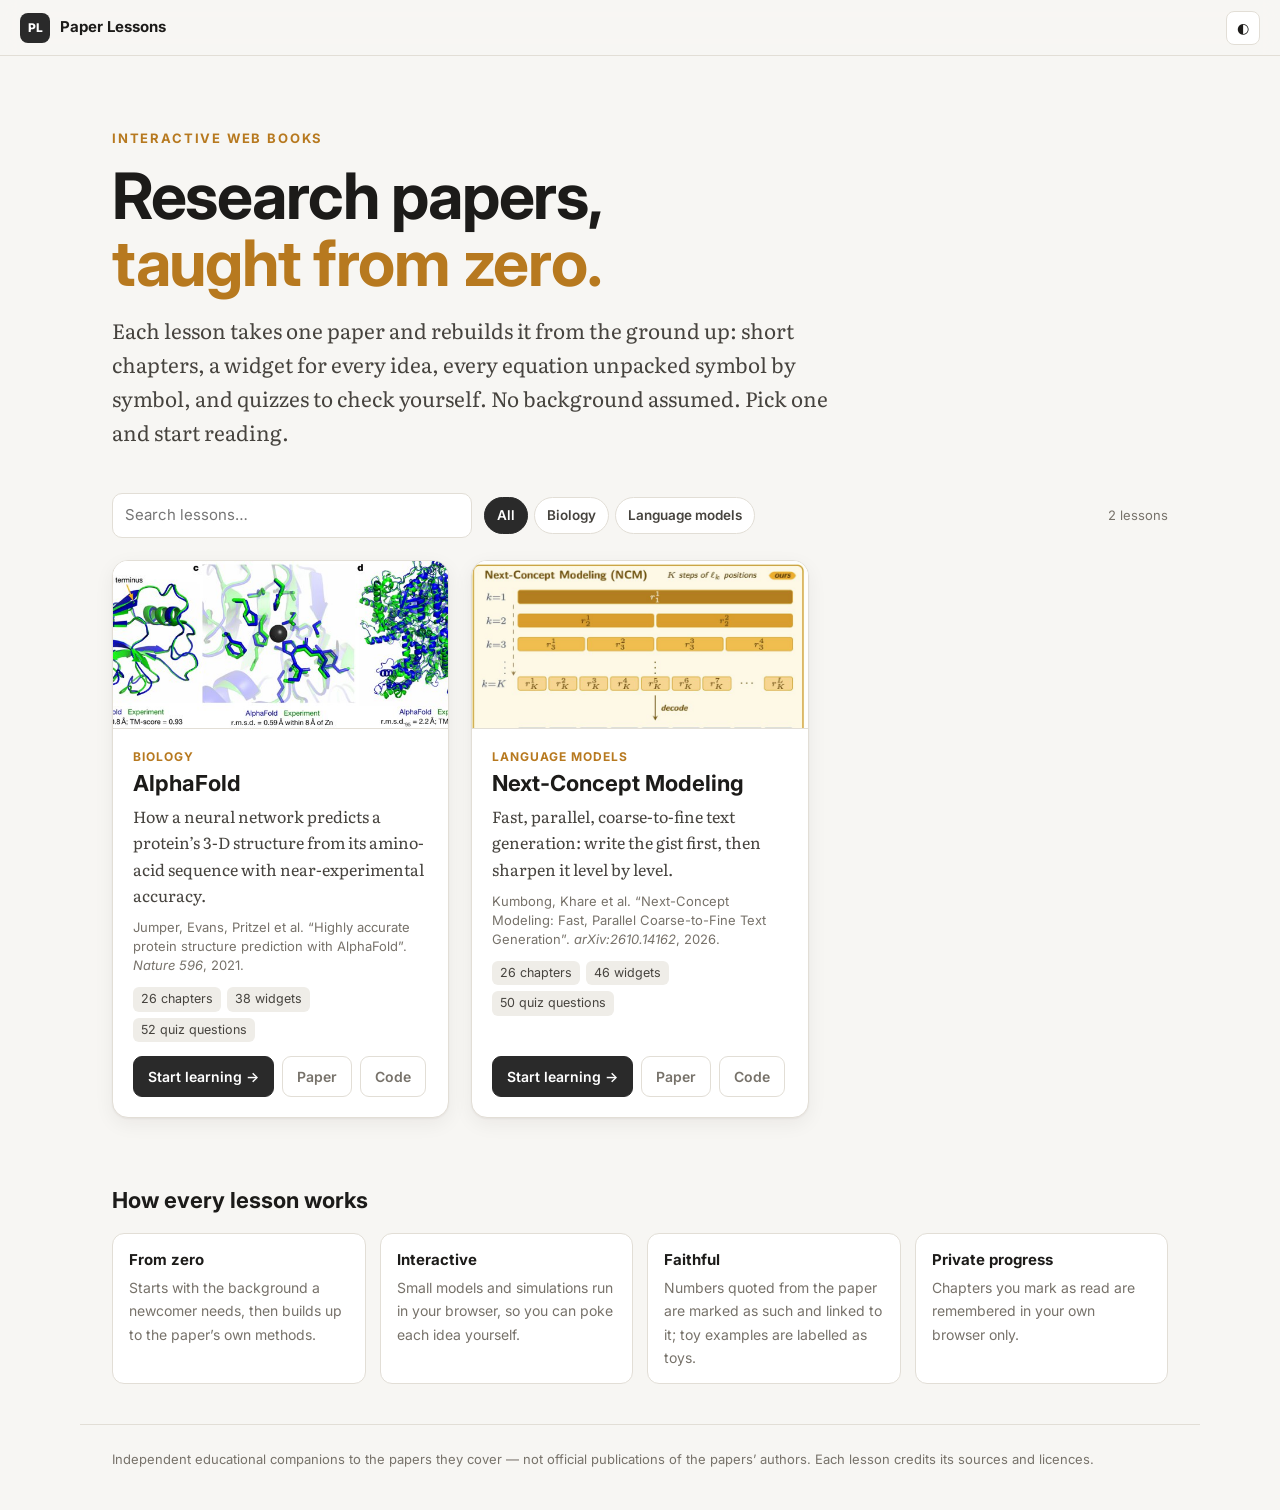
==== index.html @ f97fc9f3 "Add home page and AlphaFold lesson; move NCM book into its own folder - index.html + home/: a catalo" ====
<!doctype html>
<html lang="en">
<head>
<meta charset="utf-8">
<meta name="viewport" content="width=device-width, initial-scale=1">
<title>Paper Lessons</title>
<meta name="description" content="Interactive web books that teach research papers from zero — every idea with a widget, every equation unpacked.">
<link rel="icon" href="data:image/svg+xml,%3Csvg xmlns='http://www.w3.org/2000/svg' viewBox='0 0 32 32'%3E%3Crect width='32' height='32' rx='8' fill='%23222'/%3E%3Cpath d='M9 8h10l4 4v12H9z' fill='none' stroke='white' stroke-width='2.2' stroke-linejoin='round'/%3E%3Cpath d='M12 16h8M12 20h6' stroke='white' stroke-width='2' stroke-linecap='round'/%3E%3C/svg%3E">
<link rel="preconnect" href="https://fonts.googleapis.com">
<link rel="preconnect" href="https://fonts.gstatic.com" crossorigin>
<link href="https://fonts.googleapis.com/css2?family=Inter:wght@400;500;600;700;800&family=Literata:ital,opsz,wght@0,7..72,400;0,7..72,600;1,7..72,400&display=swap" rel="stylesheet">
<link rel="stylesheet" href="home/home.css">
</head>
<body>
<header class="top">
  <a class="brand" href="./"><span class="mark">PL</span>Paper Lessons</a>
  <button class="icon-btn" id="themeBtn" aria-label="Toggle dark mode" title="Light / dark">◐</button>
</header>

<main>
  <section class="hero">
    <div class="eyebrow">Interactive web books</div>
    <h1>Research papers,<br><em>taught from zero.</em></h1>
    <p class="sub">Each lesson takes one paper and rebuilds it from the ground up: short chapters, a widget for every idea, every equation unpacked symbol by symbol, and quizzes to check yourself. No background assumed. Pick one and start reading.</p>
  </section>

  <section class="catalogue" aria-label="Lessons">
    <div class="filters">
      <input type="search" id="q" placeholder="Search lessons…" aria-label="Search lessons">
      <div class="chips" id="chips" role="group" aria-label="Filter by field"></div>
      <span class="count" id="count"></span>
    </div>
    <div class="grid" id="grid"></div>
    <p class="empty" id="empty" hidden>No lesson matches that search.</p>
  </section>

  <section class="how">
    <h2>How every lesson works</h2>
    <div class="how-grid">
      <div><b>From zero</b><span>Starts with the background a newcomer needs, then builds up to the paper’s own methods.</span></div>
      <div><b>Interactive</b><span>Small models and simulations run in your browser, so you can poke each idea yourself.</span></div>
      <div><b>Faithful</b><span>Numbers quoted from the paper are marked as such and linked to it; toy examples are labelled as toys.</span></div>
      <div><b>Private progress</b><span>Chapters you mark as read are remembered in your own browser only.</span></div>
    </div>
  </section>
</main>

<footer class="foot">Independent educational companions to the papers they cover — not official publications of the papers’ authors. Each lesson credits its sources and licences.</footer>

<script src="home/lessons.js"></script>
<script>
(function () {
  'use strict';
  var store = {
    get: function (k, d) { try { var v = localStorage.getItem(k); return v == null ? d : JSON.parse(v); } catch (e) { return d; } },
    set: function (k, v) { try { localStorage.setItem(k, JSON.stringify(v)); } catch (e) {} }
  };
  // theme (shared key so the choice carries across visits of the home page)
  var saved = store.get('home:theme', null);
  if (saved) document.documentElement.setAttribute('data-theme', saved);
  document.getElementById('themeBtn').addEventListener('click', function () {
    var cur = document.documentElement.getAttribute('data-theme') || (matchMedia('(prefers-color-scheme: dark)').matches ? 'dark' : 'light');
    var nx = cur === 'dark' ? 'light' : 'dark';
    document.documentElement.setAttribute('data-theme', nx); store.set('home:theme', nx);
  });

  var lessons = (window.LESSONS || []).slice().sort(function (a, b) { return a.added < b.added ? 1 : -1; });
  var field = 'All', query = '';
  var grid = document.getElementById('grid'), chips = document.getElementById('chips');

  function esc(s) { return String(s).replace(/[&<>"]/g, function (c) { return { '&': '&amp;', '<': '&lt;', '>': '&gt;', '"': '&quot;' }[c]; }); }
  function progress(l) {
    var done = store.get(l.store + 'done', {}), n = 0;
    for (var k in done) if (done[k]) n++;
    return { read: Math.min(n, l.stats.chapters), last: store.get(l.store + 'last', null) };
  }
  ['All'].concat(lessons.map(function (l) { return l.field; }).filter(function (f, i, a) { return a.indexOf(f) === i; })).forEach(function (f) {
    var b = document.createElement('button'); b.className = 'chip' + (f === field ? ' on' : ''); b.textContent = f;
    b.addEventListener('click', function () { field = f; chips.querySelectorAll('.chip').forEach(function (c) { c.classList.toggle('on', c.textContent === f); }); draw(); });
    chips.appendChild(b);
  });
  document.getElementById('q').addEventListener('input', function (e) { query = e.target.value.trim().toLowerCase(); draw(); });

  function draw() {
    var shown = lessons.filter(function (l) {
      if (field !== 'All' && l.field !== field) return false;
      if (!query) return true;
      return [l.title, l.subtitle, l.field, l.paper.authors, l.paper.title, l.paper.venue, l.paper.year].join(' ').toLowerCase().indexOf(query) >= 0;
    });
    grid.innerHTML = shown.map(function (l) {
      var p = progress(l), pct = Math.round(100 * p.read / l.stats.chapters);
      var start = l.id + '/', resume = p.last ? l.id + '/#' + encodeURIComponent(p.last) : null;
      return '<article class="card">' +
        '<a class="cover" href="' + start + '" tabindex="-1" aria-hidden="true"><img src="' + esc(l.cover) + '" alt="" loading="lazy"></a>' +
        '<div class="body">' +
          '<div class="tag">' + esc(l.field) + '</div>' +
          '<h3><a href="' + start + '">' + esc(l.title) + '</a></h3>' +
          '<p class="desc">' + esc(l.subtitle) + '</p>' +
          '<p class="cite">' + esc(l.paper.authors) + ' “' + esc(l.paper.title) + '”. <i>' + esc(l.paper.venue) + '</i>, ' + esc(l.paper.year) + '.</p>' +
          '<div class="stats"><span>' + l.stats.chapters + ' chapters</span><span>' + l.stats.widgets + ' widgets</span><span>' + l.stats.quizzes + ' quiz questions</span></div>' +
          (p.read ? '<div class="prog" title="' + p.read + ' of ' + l.stats.chapters + ' chapters read"><div style="width:' + pct + '%"></div></div><div class="prog-label">' + p.read + ' / ' + l.stats.chapters + ' chapters read</div>' : '') +
          '<div class="actions">' +
            (resume ? '<a class="btn primary" href="' + resume + '">Resume →</a><a class="btn" href="' + start + '">From the start</a>' : '<a class="btn primary" href="' + start + '">Start learning →</a>') +
            '<a class="btn ghost" href="' + esc(l.paper.url) + '">Paper</a>' +
            (l.code ? '<a class="btn ghost" href="' + esc(l.code) + '">Code</a>' : '') +
          '</div>' +
        '</div></article>';
    }).join('');
    document.getElementById('empty').hidden = shown.length > 0;
    document.getElementById('count').textContent = shown.length + (shown.length === 1 ? ' lesson' : ' lessons');
  }
  draw();
})();
</script>
</body>
</html>
---- home/home.css ----
/* Paper Lessons — home page */
:root {
  --bg: #f7f6f3; --bg-soft: #efede8; --panel: #ffffff; --ink: #1c1b19; --ink-soft: #46433e; --muted: #77726a;
  --line: #e2ded6; --accent: #2a2a2a; --accent-ink: #ffffff; --hl: #b7791f; --hl-soft: #f8edd9;
  --shadow: 0 1px 2px rgba(30, 25, 15, .05), 0 6px 20px rgba(30, 25, 15, .06);
  --font-body: "Literata", Georgia, serif; --font-ui: "Inter", system-ui, -apple-system, "Segoe UI", sans-serif;
}
:root[data-theme="dark"] {
  --bg: #121212; --bg-soft: #1b1b1a; --panel: #1f1f1e; --ink: #ecebe7; --ink-soft: #cbc8c1; --muted: #9a958c;
  --line: #34322e; --accent: #ecebe7; --accent-ink: #121212; --hl: #e0a43a; --hl-soft: #3a2e17;
  --shadow: 0 1px 2px rgba(0, 0, 0, .3), 0 6px 20px rgba(0, 0, 0, .3);
}
@media (prefers-color-scheme: dark) {
  :root:not([data-theme="light"]) {
    --bg: #121212; --bg-soft: #1b1b1a; --panel: #1f1f1e; --ink: #ecebe7; --ink-soft: #cbc8c1; --muted: #9a958c;
    --line: #34322e; --accent: #ecebe7; --accent-ink: #121212; --hl: #e0a43a; --hl-soft: #3a2e17;
    --shadow: 0 1px 2px rgba(0, 0, 0, .3), 0 6px 20px rgba(0, 0, 0, .3);
  }
}
* { box-sizing: border-box; }
body { margin: 0; background: var(--bg); color: var(--ink); font-family: var(--font-body); font-size: 18px; line-height: 1.65; -webkit-font-smoothing: antialiased; }
a { color: inherit; }
main { max-width: 1120px; margin: 0 auto; padding: 0 32px; }

.top { position: sticky; top: 0; z-index: 10; display: flex; align-items: center; justify-content: space-between; height: 56px; padding: 0 20px; background: color-mix(in srgb, var(--bg) 88%, transparent); backdrop-filter: blur(10px); border-bottom: 1px solid var(--line); font-family: var(--font-ui); }
.brand { display: flex; align-items: center; gap: 10px; font-weight: 700; font-size: 15px; text-decoration: none; }
.brand .mark { display: inline-grid; place-items: center; width: 30px; height: 30px; border-radius: 8px; background: var(--accent); color: var(--accent-ink); font-size: 12px; font-weight: 800; }
.icon-btn { font-family: var(--font-ui); border: 1px solid var(--line); background: var(--panel); color: var(--ink); border-radius: 8px; height: 34px; min-width: 34px; cursor: pointer; font-size: 14px; }
.icon-btn:hover { border-color: var(--ink-soft); }

.hero { padding: 72px 0 36px; }
.eyebrow { font-family: var(--font-ui); font-size: 13px; font-weight: 700; letter-spacing: .14em; text-transform: uppercase; color: var(--hl); }
.hero h1 { font-family: var(--font-ui); font-size: clamp(38px, 6vw, 64px); line-height: 1.05; letter-spacing: -.02em; margin: .2em 0 .25em; }
.hero h1 em { font-style: normal; color: var(--hl); }
.hero .sub { font-size: 1.15em; color: var(--ink-soft); max-width: 720px; margin: 0; }

.filters { display: flex; flex-wrap: wrap; align-items: center; gap: 12px; margin: 8px 0 22px; font-family: var(--font-ui); }
.filters input { flex: 1 1 240px; max-width: 360px; font: inherit; font-size: 15px; padding: 9px 12px; border-radius: 10px; border: 1px solid var(--line); background: var(--panel); color: var(--ink); }
.chips { display: flex; flex-wrap: wrap; gap: 6px; }
.chip { font: inherit; font-size: 13.5px; font-weight: 600; padding: 6px 12px; border-radius: 999px; border: 1px solid var(--line); background: var(--panel); color: var(--ink-soft); cursor: pointer; }
.chip.on { background: var(--accent); color: var(--accent-ink); border-color: var(--accent); }
.count { margin-left: auto; font-size: 13px; color: var(--muted); }

.grid { display: grid; grid-template-columns: repeat(auto-fill, minmax(min(100%, 330px), 1fr)); gap: 22px; }
.card { display: flex; flex-direction: column; background: var(--panel); border: 1px solid var(--line); border-radius: 16px; overflow: hidden; box-shadow: var(--shadow); transition: transform .15s, box-shadow .15s; }
.card:hover { transform: translateY(-2px); }
.cover { display: block; aspect-ratio: 16 / 8; background: #fff; border-bottom: 1px solid var(--line); overflow: hidden; }
.cover img { width: 100%; height: 100%; object-fit: cover; object-position: center top; display: block; }
.body { padding: 18px 20px 20px; display: flex; flex-direction: column; flex: 1; }
.tag { font-family: var(--font-ui); font-size: 12px; font-weight: 700; letter-spacing: .08em; text-transform: uppercase; color: var(--hl); }
.card h3 { font-family: var(--font-ui); font-size: 22px; line-height: 1.2; margin: 4px 0 6px; }
.card h3 a { text-decoration: none; }
.card h3 a:hover { text-decoration: underline; text-underline-offset: 3px; }
.desc { margin: 0 0 10px; color: var(--ink-soft); font-size: 16px; }
.cite { margin: 0 0 12px; font-family: var(--font-ui); font-size: 13px; color: var(--muted); line-height: 1.45; }
.stats { display: flex; flex-wrap: wrap; gap: 6px; font-family: var(--font-ui); font-size: 12.5px; color: var(--ink-soft); margin-bottom: 14px; }
.stats span { background: var(--bg-soft); border-radius: 6px; padding: 2px 8px; }
.prog { height: 6px; border-radius: 3px; background: var(--line); overflow: hidden; }
.prog div { height: 100%; background: var(--hl); }
.prog-label { font-family: var(--font-ui); font-size: 12px; color: var(--muted); margin: 4px 0 12px; }
.actions { display: flex; flex-wrap: wrap; gap: 8px; margin-top: auto; }
.btn { font-family: var(--font-ui); font-size: 14px; font-weight: 600; padding: 8px 14px; border-radius: 9px; border: 1px solid var(--line); background: var(--panel); text-decoration: none; }
.btn:hover { border-color: var(--ink-soft); }
.btn.primary { background: var(--accent); border-color: var(--accent); color: var(--accent-ink); }
.btn.ghost { color: var(--muted); }
.empty { font-family: var(--font-ui); color: var(--muted); }

.how { margin: 64px 0 40px; }
.how h2 { font-family: var(--font-ui); font-size: 22px; margin: 0 0 14px; }
.how-grid { display: grid; grid-template-columns: repeat(auto-fit, minmax(min(100%, 220px), 1fr)); gap: 14px; }
.how-grid div { background: var(--panel); border: 1px solid var(--line); border-radius: 12px; padding: 14px 16px; font-family: var(--font-ui); font-size: 14px; }
.how-grid b { display: block; font-size: 15px; margin-bottom: 4px; }
.how-grid span { color: var(--muted); }
.foot { max-width: 1120px; margin: 0 auto; padding: 24px 32px 40px; border-top: 1px solid var(--line); font-family: var(--font-ui); font-size: 13px; color: var(--muted); }

@media (max-width: 640px) {
  main { padding: 0 16px; }
  .hero { padding: 44px 0 24px; }
  .foot { padding: 20px 16px 32px; }
  .count { margin-left: 0; }
}
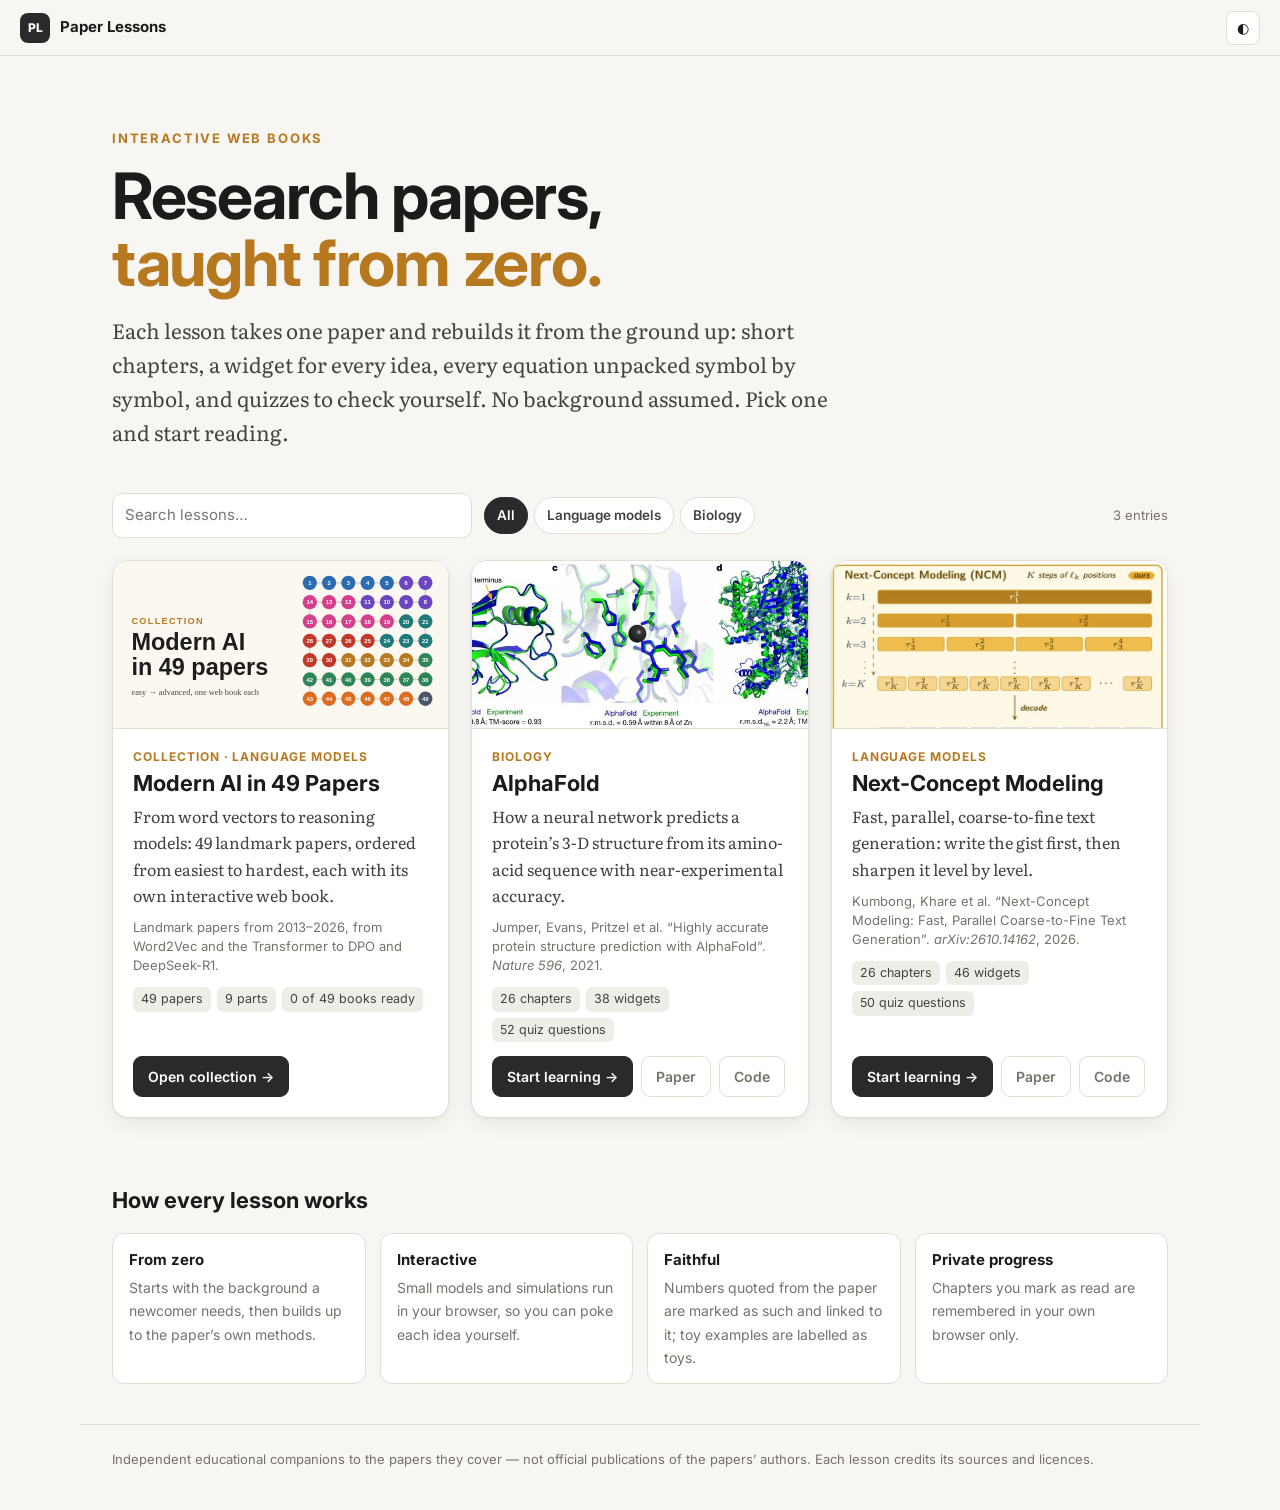
==== commit 331861d0: "Add "Modern AI in 49 Papers" collection infrastructure Collection page and catalogue (collection.js)" ====
--- a/index.html
+++ b/index.html
@@ -48,6 +48,7 @@
 <footer class="foot">Independent educational companions to the papers they cover — not official publications of the papers’ authors. Each lesson credits its sources and licences.</footer>
 
 <script src="home/lessons.js"></script>
+<script src="ai49_collection/collection.js"></script>
 <script>
 (function () {
   'use strict';
@@ -74,6 +75,18 @@
     for (var k in done) if (done[k]) n++;
     return { read: Math.min(n, l.stats.chapters), last: store.get(l.store + 'last', null) };
   }
+  // collections: counts and reading progress across their ready books
+  function collectionInfo(c) {
+    var data = window[c.data] || { lessons: [], parts: [] }, read = 0, total = 0, ready = 0;
+    data.lessons.forEach(function (b) {
+      if (b.status !== 'ready' || !b.stats) return;
+      ready++; total += b.stats.chapters;
+      var p = progress({ store: 'ai49:' + b.slug + ':', stats: b.stats }); read += p.read;
+    });
+    var years = data.lessons.map(function (b) { return b.paper.year; });
+    return { papers: data.lessons.length, parts: data.parts.length, ready: ready, read: read, total: total,
+             span: years.length ? Math.min.apply(null, years) + '–' + Math.max.apply(null, years) : '' };
+  }
   ['All'].concat(lessons.map(function (l) { return l.field; }).filter(function (f, i, a) { return a.indexOf(f) === i; })).forEach(function (f) {
     var b = document.createElement('button'); b.className = 'chip' + (f === field ? ' on' : ''); b.textContent = f;
     b.addEventListener('click', function () { field = f; chips.querySelectorAll('.chip').forEach(function (c) { c.classList.toggle('on', c.textContent === f); }); draw(); });
@@ -85,9 +98,13 @@
     var shown = lessons.filter(function (l) {
       if (field !== 'All' && l.field !== field) return false;
       if (!query) return true;
-      return [l.title, l.subtitle, l.field, l.paper.authors, l.paper.title, l.paper.venue, l.paper.year].join(' ').toLowerCase().indexOf(query) >= 0;
+      var text = l.type === 'collection'
+        ? [l.title, l.subtitle, l.field].concat(((window[l.data] || {}).lessons || []).map(function (b) { return b.title + ' ' + b.paper.title; }))
+        : [l.title, l.subtitle, l.field, l.paper.authors, l.paper.title, l.paper.venue, l.paper.year];
+      return text.join(' ').toLowerCase().indexOf(query) >= 0;
     });
     grid.innerHTML = shown.map(function (l) {
+      if (l.type === 'collection') return collectionCard(l);
       var p = progress(l), pct = Math.round(100 * p.read / l.stats.chapters);
       var start = l.id + '/', resume = p.last ? l.id + '/#' + encodeURIComponent(p.last) : null;
       return '<article class="card">' +
@@ -107,7 +124,21 @@
         '</div></article>';
     }).join('');
     document.getElementById('empty').hidden = shown.length > 0;
-    document.getElementById('count').textContent = shown.length + (shown.length === 1 ? ' lesson' : ' lessons');
+    document.getElementById('count').textContent = shown.length + (shown.length === 1 ? ' entry' : ' entries');
+  }
+  function collectionCard(l) {
+    var c = collectionInfo(l), start = l.id + '/';
+    return '<article class="card">' +
+      '<a class="cover" href="' + start + '" tabindex="-1" aria-hidden="true"><img src="' + esc(l.cover) + '" alt="" loading="lazy"></a>' +
+      '<div class="body">' +
+        '<div class="tag">Collection · ' + esc(l.field) + '</div>' +
+        '<h3><a href="' + start + '">' + esc(l.title) + '</a></h3>' +
+        '<p class="desc">' + esc(l.subtitle) + '</p>' +
+        '<p class="cite">Landmark papers from ' + esc(c.span) + ', from Word2Vec and the Transformer to DPO and DeepSeek-R1.</p>' +
+        '<div class="stats"><span>' + c.papers + ' papers</span><span>' + c.parts + ' parts</span><span>' + c.ready + ' of ' + c.papers + ' books ready</span></div>' +
+        (c.read ? '<div class="prog" title="' + c.read + ' of ' + c.total + ' chapters read"><div style="width:' + Math.round(100 * c.read / c.total) + '%"></div></div><div class="prog-label">' + c.read + ' / ' + c.total + ' chapters read</div>' : '') +
+        '<div class="actions"><a class="btn primary" href="' + start + '">Open collection →</a></div>' +
+      '</div></article>';
   }
   draw();
 })();
